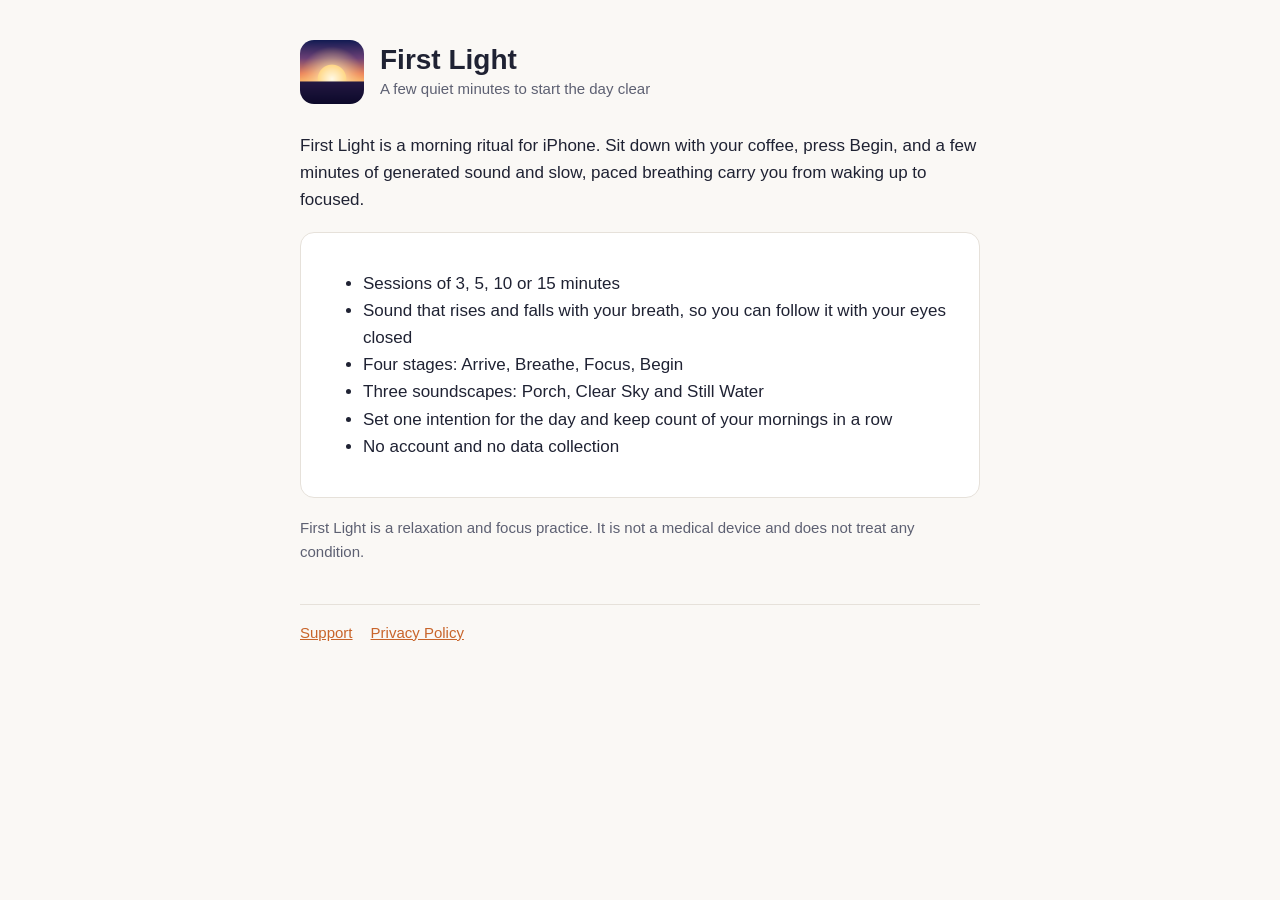
==== index.html @ 29fd798b "First Light site: home, privacy policy, support Co-Authored-By: Claude Opus 5.5 <noreply@anthropic.c" ====
<!doctype html>
<html lang="en"><head><meta charset="utf-8"><meta name="viewport" content="width=device-width, initial-scale=1">
<title>First Light: Morning Ritual</title><link rel="icon" href="icon.png"><link rel="stylesheet" href="style.css"></head>
<body><main>
<header><img src="icon.png" alt=""><div><h1>First Light</h1><div class="muted">A few quiet minutes to start the day clear</div></div></header>
<p>First Light is a morning ritual for iPhone. Sit down with your coffee, press Begin, and a few minutes of generated sound and slow, paced breathing carry you from waking up to focused.</p>
<div class="card">
<ul>
<li>Sessions of 3, 5, 10 or 15 minutes</li>
<li>Sound that rises and falls with your breath, so you can follow it with your eyes closed</li>
<li>Four stages: Arrive, Breathe, Focus, Begin</li>
<li>Three soundscapes: Porch, Clear Sky and Still Water</li>
<li>Set one intention for the day and keep count of your mornings in a row</li>
<li>No account and no data collection</li>
</ul>
</div>
<p class="muted">First Light is a relaxation and focus practice. It is not a medical device and does not treat any condition.</p>
<nav><a href="support.html">Support</a><a href="privacy.html">Privacy Policy</a></nav>
</main></body></html>
---- style.css ----
:root { --bg:#faf8f5; --fg:#1f2233; --muted:#5d6072; --accent:#c8642a; --card:#fff; --line:#e6e1da; }
@media (prefers-color-scheme: dark) { :root { --bg:#16182a; --fg:#eceaf2; --muted:#a4a6b8; --card:#1f2236; --line:#2e3150; } }
* { box-sizing: border-box; }
body { margin:0; background:var(--bg); color:var(--fg); font:17px/1.6 -apple-system, BlinkMacSystemFont, "Segoe UI", Roboto, sans-serif; }
main { max-width: 720px; margin: 0 auto; padding: 40px 20px 64px; }
header { display:flex; align-items:center; gap:16px; margin-bottom:28px; }
header img { width:64px; height:64px; border-radius:14px; }
header a { color:inherit; text-decoration:none; }
h1 { font-size:28px; margin:0; line-height:1.2; }
h2 { font-size:20px; margin:32px 0 8px; }
p, li { color:var(--fg); }
.muted { color:var(--muted); font-size:15px; }
a { color:var(--accent); }
.card { background:var(--card); border:1px solid var(--line); border-radius:14px; padding:20px 22px; margin:18px 0; }
nav { margin-top:40px; padding-top:16px; border-top:1px solid var(--line); font-size:15px; }
nav a { margin-right:18px; }
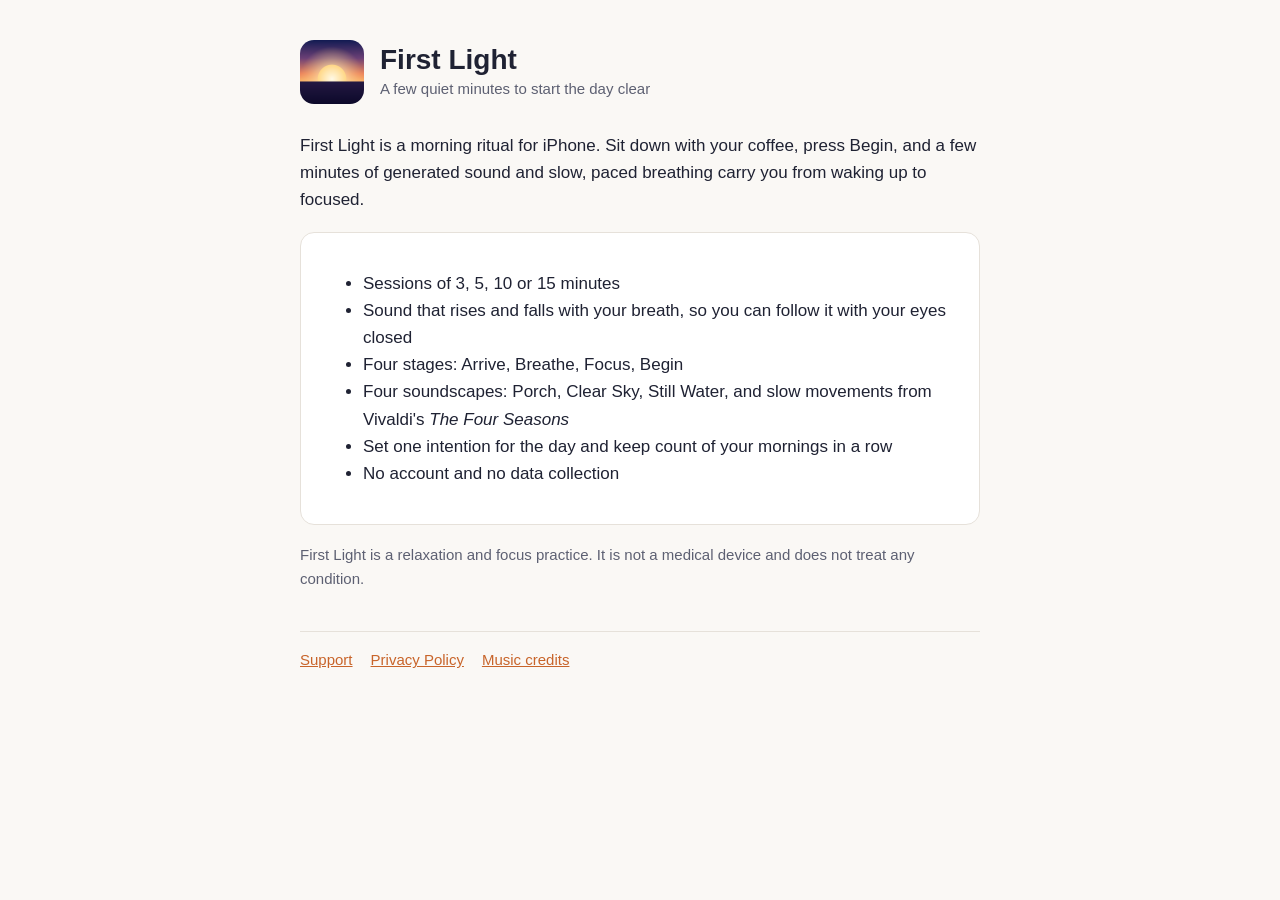
==== commit c35edb28: "Vivaldi soundscape: music credits page and the adapted CC BY-SA recordings Co-Authored-By: Claude Op" ====
--- a/index.html
+++ b/index.html
@@ -9,11 +9,11 @@
 <li>Sessions of 3, 5, 10 or 15 minutes</li>
 <li>Sound that rises and falls with your breath, so you can follow it with your eyes closed</li>
 <li>Four stages: Arrive, Breathe, Focus, Begin</li>
-<li>Three soundscapes: Porch, Clear Sky and Still Water</li>
+<li>Four soundscapes: Porch, Clear Sky, Still Water, and slow movements from Vivaldi's <em>The Four Seasons</em></li>
 <li>Set one intention for the day and keep count of your mornings in a row</li>
 <li>No account and no data collection</li>
 </ul>
 </div>
 <p class="muted">First Light is a relaxation and focus practice. It is not a medical device and does not treat any condition.</p>
-<nav><a href="support.html">Support</a><a href="privacy.html">Privacy Policy</a></nav>
+<nav><a href="support.html">Support</a><a href="privacy.html">Privacy Policy</a><a href="credits.html">Music credits</a></nav>
 </main></body></html>
